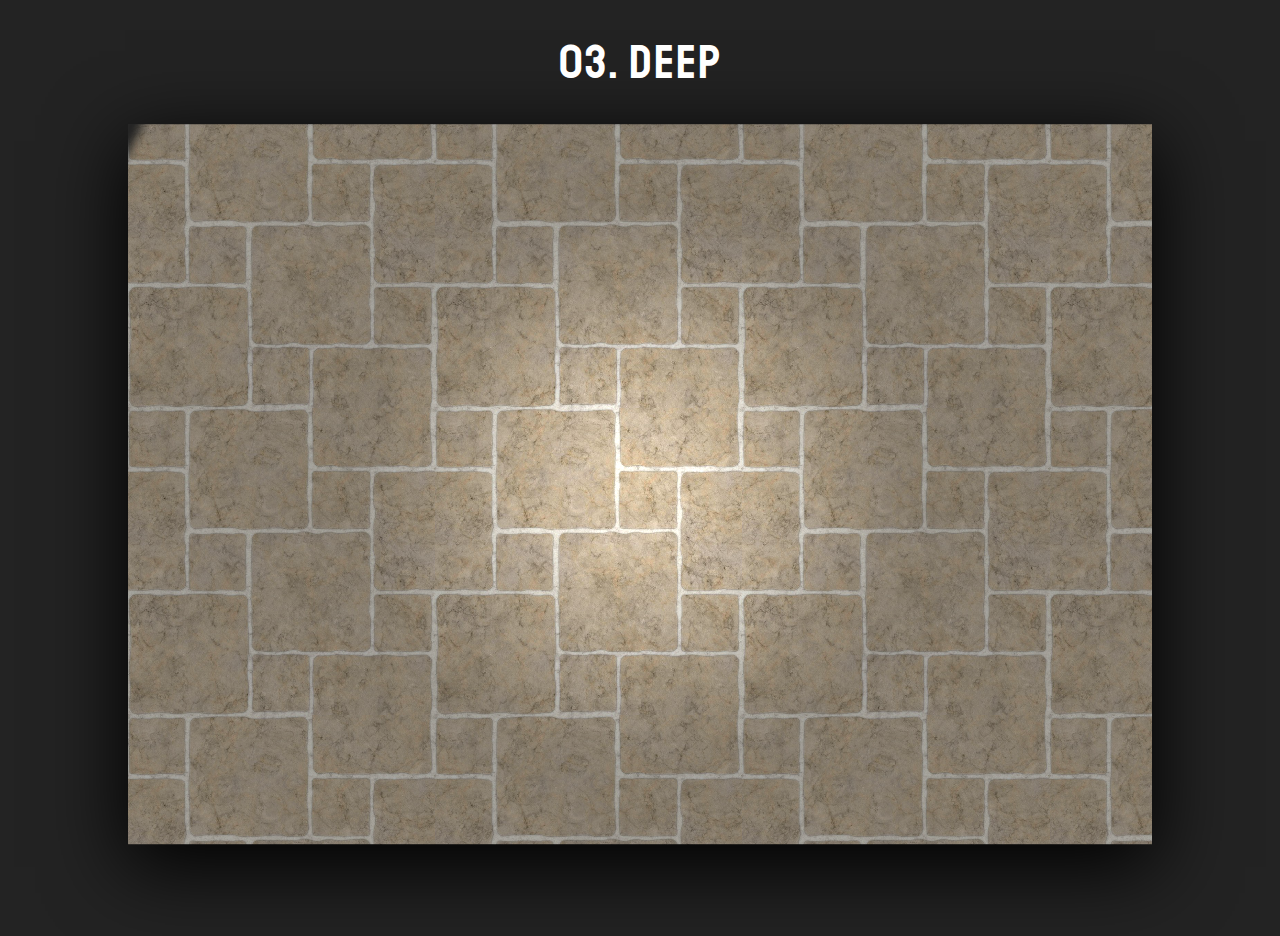
==== 4/index.html @ be89752c "light" ====
<!DOCTYPE html>
<html lang="en">
<head>
    <meta charset="UTF-8">
    <meta http-equiv="X-UA-Compatible" content="IE=edge,chrome=1">
    <meta name="viewport" content="width=device-width, minimal-ui, viewport-fit=cover, initial-scale=1.0, maximum-scale=1.0, minimum-scale=1.0, user-scalable=no">
    <link rel="icon" type="image/png" href="../assets/favicon.png">
    <link href="https://fonts.googleapis.com/css?family=Staatliches&display=swap" rel="stylesheet">
    <title>03. Deep</title>
    <link href="../assets/style.css" rel="stylesheet">
</head>
<body>
    <h1>03. Deep</h1>
    		<!-- div that will hold our WebGL canvas -->
    <div id="canvas"></div>

    <!-- div used to create our plane -->
    <div class="plane">
        <!-- image that will be used as a texture by our plane -->
        <img src="texture.jpg" crossorigin="anonymous"/>
    </div>

   <!-- vertex shader -->
    <script id="plane-vs" type="x-shader/x-vertex">
        #ifdef GL_ES
        precision mediump float;
        #endif

        // those are the mandatory attributes that the lib sets
        attribute vec3 aVertexPosition;
        attribute vec2 aTextureCoord;

        // those are mandatory uniforms that the lib sets and that contain our model view and projection matrix
        uniform mat4 uMVMatrix;
        uniform mat4 uPMatrix;

        // our texture matrix uniform (this is the lib default name, but it could be changed)
        uniform mat4 uTextureMatrix0;

        // if you want to pass your vertex and texture coords to the fragment shader
        varying vec3 vVertexPosition;
        varying vec2 vTextureCoord;

        void main() {
            vec3 vertexPosition = aVertexPosition;

            gl_Position = uPMatrix * uMVMatrix * vec4(vertexPosition, 1.0);

            // set the varyings
            // thanks to the texture matrix we will be able to calculate accurate texture coords
            // so that our texture will always fit our plane without being distorted
            vTextureCoord = (uTextureMatrix0 * vec4(aTextureCoord, 0.0, 1.0)).xy;
            vVertexPosition = vertexPosition;
        }
    </script>
    <!-- fragment shader -->
    <script id="plane-fs" type="x-shader/x-fragment">
        #ifdef GL_ES
        precision mediump float;
        #endif
        // get our varyings
        varying vec3 vVertexPosition;
        varying vec2 vTextureCoord;

        // our texture sampler (default sampler name)
        uniform sampler2D uSampler0;
        uniform float uTime;
        uniform float uIntensity;
        uniform vec2 uMouse;
        uniform mat4 uTextureMatrix0;
        
        const float pi = 3.14159;

        float remap( float minval, float maxval, float curval )
        {
            return ( curval - minval ) / ( maxval - minval );
        } 

        mat2 rotate2d(float _angle){
            return mat2(cos(_angle),-sin(_angle),
                        sin(_angle),cos(_angle));
        }
        
        void main() {
            // map our texture with the original texture coords
            vec2 uv = vTextureCoord;

            

            vec2 dir = uMouse - vVertexPosition.xy;
            dir = (uTextureMatrix0 * vec4(vec2(dir.x,dir.y - 0.4), 0.0, 1.0)).xy;

            float angle = acos( dot(normalize(vec2(0.5) - (uMouse + 0.5)),normalize(vec2(0.,1.))) );
            if(uMouse.x < 0.){
                angle = -angle;
            }

            float intensity = smoothstep(0.0, 0.7,distance(uMouse,vec2(0.0)));

            vec2 rotatedDir = rotate2d( angle + pi/4.) * dir;

            float dist = length(dir);
            float circle = (remap(-1.0,1.0,dir.x / dist + dir.y / dist));
            float lightcircle = (remap(-1.0,1.0,rotatedDir.x / dist + rotatedDir.y / dist));
            float light = ((lightcircle * 0.5 + 0.1) * intensity + (1.0 - intensity))  * smoothstep(0.1,0.3,dist);
            float holeLight = smoothstep(0.28,0.32,dist);
            float holeTex = smoothstep(0.0,0.3,dist);

            float pointlight = smoothstep(0.7,1.0,(1.0 - distance(vec2(0.5) ,uv))) * 0.5 + 0.6;

            uv = fract(uv/ (1.0  - (dist * 5.0 * (1.0 - holeTex)) ));
            vec2 uvTiled = fract(vec2(0,uTime * 0.1) + uv/0.3);
            vec4 original = texture2D(uSampler0, uvTiled );

            gl_FragColor = original * pointlight * (light * (1.0-holeLight) + holeLight);
        }
    </script>

    <script src="../assets/curtains.min.js"></script>
    <script src="main.js"></script>
</body>
</html>
---- assets/style.css ----
body {
    /* make the body fits our viewport */
    position: relative;
    width: 100%;
    height: 100vh;
    margin: 0;
    background-color: #232323;
    
    /* hide scrollbars */
    overflow: hidden;
    box-sizing: border-box;
  }

  h1{
    color: white;
    text-align: center;
    font-family: 'Staatliches', cursive;
    letter-spacing: 2px;
    font-weight: normal;
    font-size: 48px;
  }
  
  #canvas {
    /* make the canvas wrapper fits the window */
    position: absolute;
    top: 0;
    left: 0;
    width: 100%;
    height: 100vh;
  }
  
  .plane {
    /* define the size of your plane */
    width: 80vw;
    height: 80vh;
    margin: 0 auto;
    overflow: hidden;
    -webkit-box-shadow: 0px 20px 74px 3px rgba(0,0,0,1);
    -moz-box-shadow: 0px 20px 74px 3px rgba(0,0,0,1);
    box-shadow: 0px 20px 74px 3px rgba(0,0,0,1);
  }
  
  .plane img {
    /* hide the img element */
    display: none;
  }
  
  /*** in case of error show the image ***/
  
  .no-curtains .plane {
    overflow: hidden;
    display: flex;
    align-items: center;
    justify-content: center;
  }
  
  .no-curtains .plane img {
    display: block;
    max-width: 100%;
    object-fit: cover;
  }
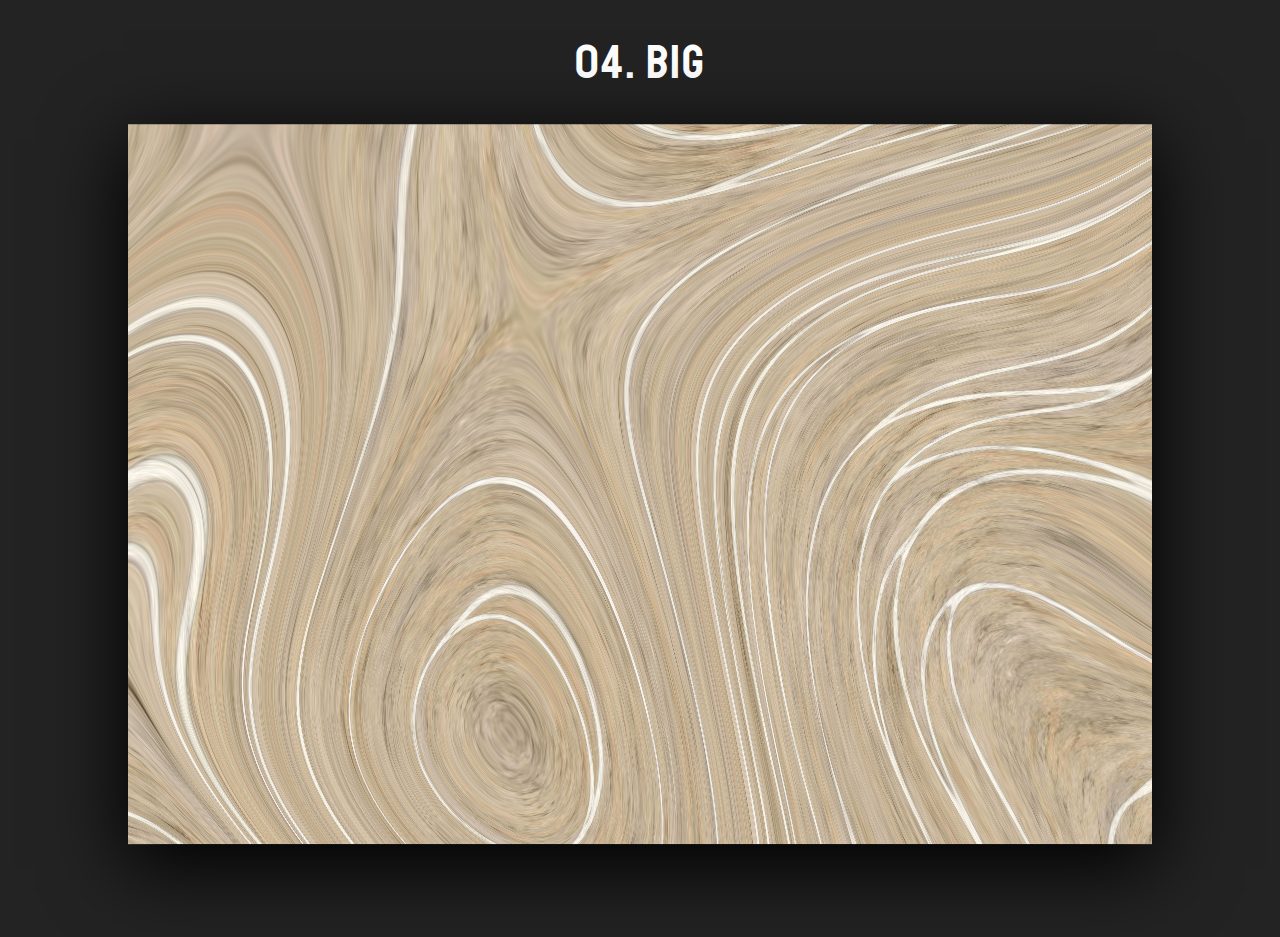
==== commit 828794c7: "music" ====
--- a/4/index.html
+++ b/4/index.html
@@ -6,11 +6,11 @@
     <meta name="viewport" content="width=device-width, minimal-ui, viewport-fit=cover, initial-scale=1.0, maximum-scale=1.0, minimum-scale=1.0, user-scalable=no">
     <link rel="icon" type="image/png" href="../assets/favicon.png">
     <link href="https://fonts.googleapis.com/css?family=Staatliches&display=swap" rel="stylesheet">
-    <title>03. Deep</title>
+    <title>04. Big</title>
     <link href="../assets/style.css" rel="stylesheet">
 </head>
 <body>
-    <h1>03. Deep</h1>
+    <h1>04. Big</h1>
     		<!-- div that will hold our WebGL canvas -->
     <div id="canvas"></div>
 
@@ -80,39 +80,52 @@
             return mat2(cos(_angle),-sin(_angle),
                         sin(_angle),cos(_angle));
         }
+
+        
+        vec3 permute(vec3 x) { return mod(((x*34.0)+1.0)*x, 289.0); }
+
+        float snoise(vec2 v){
+            const vec4 C = vec4(0.211324865405187, 0.366025403784439,
+                    -0.577350269189626, 0.024390243902439);
+            vec2 i  = floor(v + dot(v, C.yy) );
+            vec2 x0 = v -   i + dot(i, C.xx);
+            vec2 i1;
+            i1 = (x0.x > x0.y) ? vec2(1.0, 0.0) : vec2(0.0, 1.0);
+            vec4 x12 = x0.xyxy + C.xxzz;
+            x12.xy -= i1;
+            i = mod(i, 289.0);
+            vec3 p = permute( permute( i.y + vec3(0.0, i1.y, 1.0 ))
+            + i.x + vec3(0.0, i1.x, 1.0 ));
+            vec3 m = max(0.5 - vec3(dot(x0,x0), dot(x12.xy,x12.xy),
+                dot(x12.zw,x12.zw)), 0.0);
+            m = m*m ;
+            m = m*m ;
+            vec3 x = 2.0 * fract(p * C.www) - 1.0;
+            vec3 h = abs(x) - 0.5;
+            vec3 ox = floor(x + 0.5);
+            vec3 a0 = x - ox;
+            m *= 1.79284291400159 - 0.85373472095314 * ( a0*a0 + h*h );
+            vec3 g;
+            g.x  = a0.x  * x0.x  + h.x  * x0.y;
+            g.yz = a0.yz * x12.xz + h.yz * x12.yw;
+            return 130.0 * dot(m, g);
+        }
         
         void main() {
             // map our texture with the original texture coords
             vec2 uv = vTextureCoord;
 
-            
+            vec2 dir = uv - uMouse - 0.5;
+            float radius = length(dir);
 
-            vec2 dir = uMouse - vVertexPosition.xy;
-            dir = (uTextureMatrix0 * vec4(vec2(dir.x,dir.y - 0.4), 0.0, 1.0)).xy;
+            float strength = (snoise(uv + vec2(0.0,uTime * 0.3)) + 1.0) * 0.5;
+            float resizeRatio = strength > 0.0 ? abs(1./(sign(strength) * 1.0)) : abs(1./(sign(strength) * 1.0));
 
-            float angle = acos( dot(normalize(vec2(0.5) - (uMouse + 0.5)),normalize(vec2(0.,1.))) );
-            if(uMouse.x < 0.){
-                angle = -angle;
-            }
+            vec2 uvDistorded = (uv - dir * radius * strength - 0.5) * resizeRatio + 0.5;
 
-            float intensity = smoothstep(0.0, 0.7,distance(uMouse,vec2(0.0)));
+            vec4 original = texture2D(uSampler0, fract(uvDistorded));
 
-            vec2 rotatedDir = rotate2d( angle + pi/4.) * dir;
-
-            float dist = length(dir);
-            float circle = (remap(-1.0,1.0,dir.x / dist + dir.y / dist));
-            float lightcircle = (remap(-1.0,1.0,rotatedDir.x / dist + rotatedDir.y / dist));
-            float light = ((lightcircle * 0.5 + 0.1) * intensity + (1.0 - intensity))  * smoothstep(0.1,0.3,dist);
-            float holeLight = smoothstep(0.28,0.32,dist);
-            float holeTex = smoothstep(0.0,0.3,dist);
-
-            float pointlight = smoothstep(0.7,1.0,(1.0 - distance(vec2(0.5) ,uv))) * 0.5 + 0.6;
-
-            uv = fract(uv/ (1.0  - (dist * 5.0 * (1.0 - holeTex)) ));
-            vec2 uvTiled = fract(vec2(0,uTime * 0.1) + uv/0.3);
-            vec4 original = texture2D(uSampler0, uvTiled );
-
-            gl_FragColor = original * pointlight * (light * (1.0-holeLight) + holeLight);
+            gl_FragColor = original;
         }
     </script>
 
--- a/assets/style.css
+++ b/assets/style.css
@@ -9,13 +9,13 @@
     /* hide scrollbars */
     overflow: hidden;
     box-sizing: border-box;
+    font-family: 'Staatliches', cursive;
+    letter-spacing: 2px;
   }
 
   h1{
     color: white;
     text-align: center;
-    font-family: 'Staatliches', cursive;
-    letter-spacing: 2px;
     font-weight: normal;
     font-size: 48px;
   }
@@ -31,6 +31,7 @@
   
   .plane {
     /* define the size of your plane */
+    position: relative;
     width: 80vw;
     height: 80vh;
     margin: 0 auto;
@@ -43,6 +44,9 @@
   .plane img {
     /* hide the img element */
     display: none;
+  }
+  .plane video{
+    visibility: hidden;
   }
   
   /*** in case of error show the image ***/
@@ -58,4 +62,8 @@
     display: block;
     max-width: 100%;
     object-fit: cover;
+  }
+
+  audio{
+    display: none;
   }